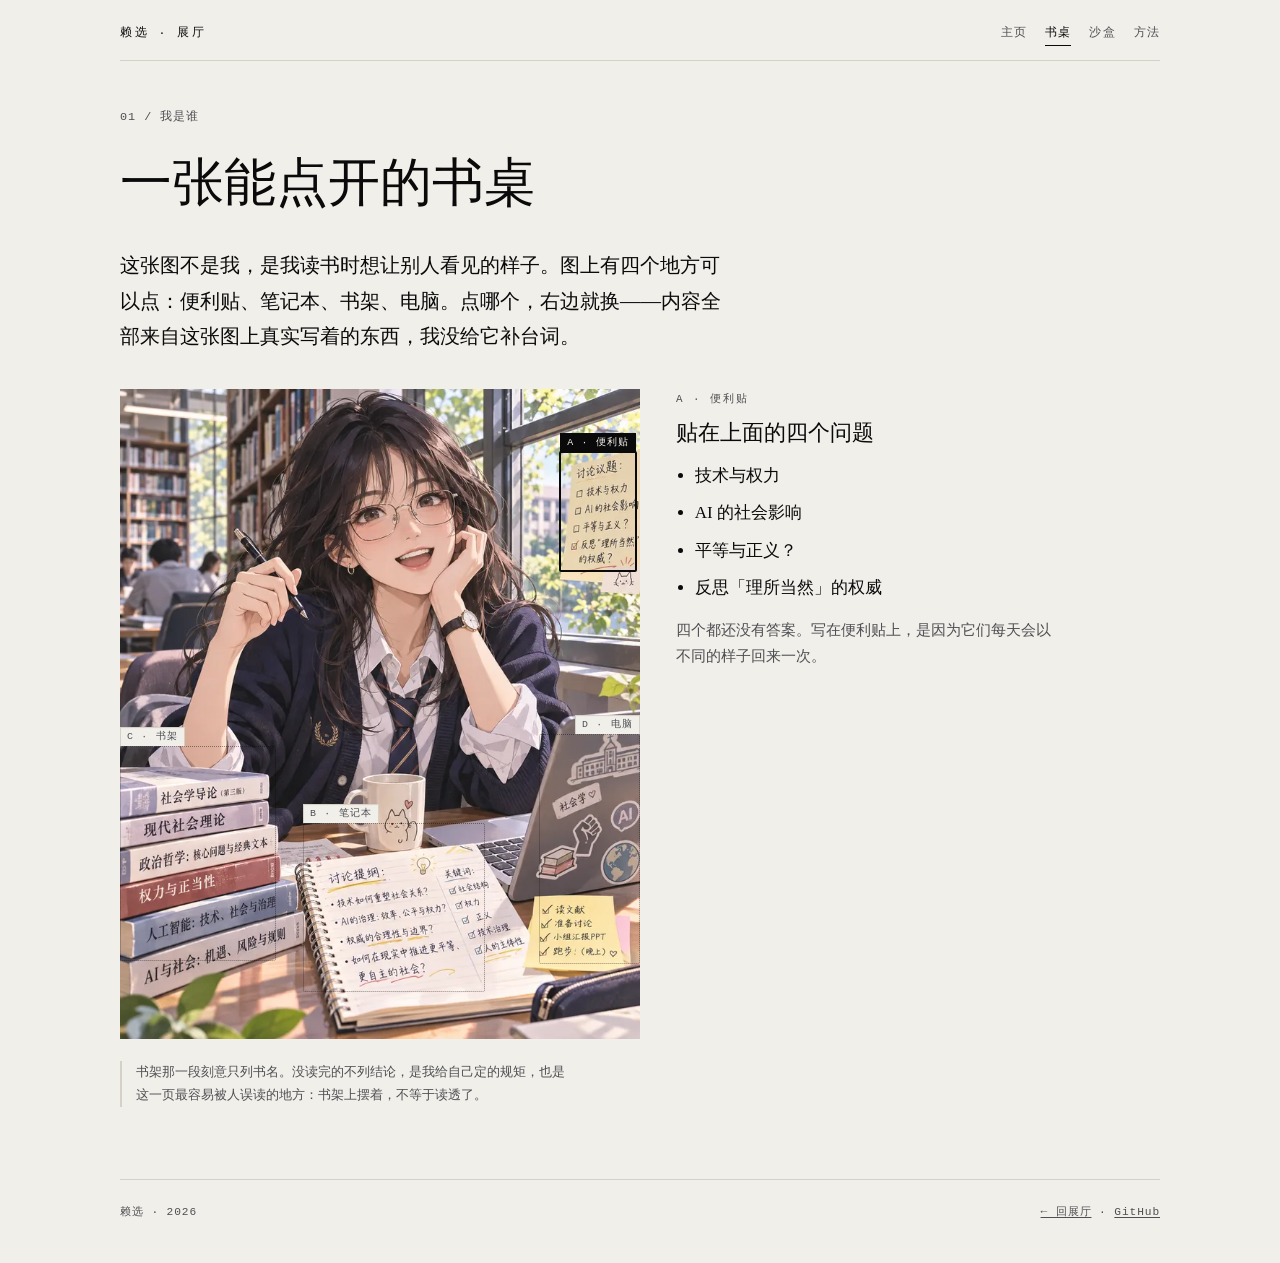
==== desk/index.html @ 60f8e9c2 "site: 展厅 v1 —— 书桌 / 评价装置沙盒 / 方法回路" ====
<!DOCTYPE html>
<html lang="zh-CN">
<head>
<meta charset="UTF-8">
<meta name="viewport" content="width=device-width, initial-scale=1.0">
<title>书桌 · 赖选</title>
<meta name="description" content="四个可点的地方：便利贴上是四个问题，笔记本上是在写的东西，书架上是在读的六本，电脑前是在用的工具。">
<link rel="stylesheet" href="../assets/tokens.css">
<link rel="stylesheet" href="../assets/site.css">
<style>
.desk {
  display: grid;
  grid-template-columns: minmax(0, 520px) minmax(0, 1fr);
  gap: 36px;
  align-items: start;
  margin-top: 34px;
}
@media (max-width: 900px) {
  .desk { grid-template-columns: 1fr; gap: 26px; }
}

.desk__stage { position: relative; line-height: 0; }
.desk__stage img { width: 100%; height: auto; display: block; }

.hot {
  position: absolute;
  background: transparent;
  border: 1px dotted rgba(10,10,11,.42);
  border-radius: 2px;
  cursor: pointer;
  padding: 0;
  font: inherit;
  transition: background .18s ease, border-color .18s ease;
}
.hot:hover { background: rgba(10,10,11,.06); border-color: rgba(10,10,11,.78); }
.hot[aria-pressed="true"] {
  border: 2px solid var(--ink);
  background: rgba(10,10,11,.045);
}
.hot__label {
  position: absolute;
  top: -1px; left: -1px;
  transform: translateY(-100%);
  font-family: var(--font-mono);
  font-size: .62rem;
  letter-spacing: .12em;
  line-height: 1.4;
  padding: 2px 6px;
  background: var(--paper);
  color: var(--ink-2);
  white-space: nowrap;
  border: 1px solid var(--rule);
  border-bottom: 0;
  transition: color .18s ease, background .18s ease;
}
.hot[aria-pressed="true"] .hot__label { background: var(--ink); color: var(--paper); border-color: var(--ink); }
/* 贴着右边缘的热点，标签往左长，免得跑出画外 */
.hot__label--end { left: auto; right: -1px; }

.desk__panel { min-height: 340px; }
@media (max-width: 900px) { .desk__panel { min-height: 0; } }
.desk__panel .p-k {
  font-family: var(--font-mono);
  font-size: .68rem;
  letter-spacing: .18em;
  color: var(--ink-2);
  text-transform: uppercase;
  display: block;
  margin-bottom: 8px;
}
.desk__panel h2 { font-size: 1.4rem; margin-bottom: .5em; }
.desk__panel ul { margin: 0 0 14px; padding: 0 0 0 1.1em; }
.desk__panel li { margin: 0 0 .35em; max-width: 26em; }
.desk__panel .p-b { font-size: .93rem; line-height: 1.75; color: var(--ink-2); max-width: 26em; margin: 0; }
.desk__panel .fadein { animation: swap .28s ease-out both; }
@keyframes swap { from { opacity: 0; transform: translateY(4px); } to { opacity: 1; transform: none; } }

.hint { font-family: var(--font-mono); font-size: .68rem; letter-spacing: .1em; color: var(--ink-2); margin-top: 12px; }
</style>
</head>
<body>
<a class="skip" href="#main">跳到正文</a>
<div class="wrap">
  <header class="site-head">
    <a class="brand" href="../">赖选 · 展厅</a>
    <nav>
      <a href="https://github.com/peishenglai3-hash">主页</a>
      <a href="../desk/" aria-current="page">书桌</a>
      <a href="../sandbox/">沙盒</a>
      <a href="../field/">方法</a>
    </nav>
  </header>

  <main id="main">
    <div class="section cap-hide" style="padding-top:38px">
      <span class="mono">01 / 我是谁</span>
      <h1 style="margin-top:.35em">一张能点开的书桌</h1>
      <p class="lede">这张图不是我，是我读书时想让别人看见的样子。图上有四个地方可以点：便利贴、笔记本、书架、电脑。点哪个，右边就换——内容全部来自这张图上真实写着的东西，我没给它补台词。</p>
    </div>

    <div class="desk">
      <div class="desk__stage" id="stage">
        <img src="../assets/desk.webp" width="720" height="900" alt="图书馆里的书桌：左侧一摞社会学与 AI 相关的书，中间摊开的笔记本写着讨论提纲，右侧是贴满贴纸的笔记本电脑，右上方贴着黄色便利贴，前面有一杯咖啡。">

        <button class="hot" data-key="notes" aria-pressed="false" aria-controls="panel"
                style="left:84.4%;top:9.5%;width:15.1%;height:18.6%">
          <span class="hot__label hot__label--end">A · 便利贴</span>
        </button>

        <button class="hot" data-key="books" aria-pressed="false" aria-controls="panel"
                style="left:0;top:54.9%;width:30%;height:33%">
          <span class="hot__label">C · 书架</span>
        </button>

        <button class="hot" data-key="notebook" aria-pressed="false" aria-controls="panel"
                style="left:35.2%;top:66.7%;width:35%;height:26%">
          <span class="hot__label">B · 笔记本</span>
        </button>

        <button class="hot" data-key="desk" aria-pressed="false" aria-controls="panel"
                style="left:80.6%;top:53%;width:19.4%;height:35.5%">
          <span class="hot__label hot__label--end">D · 电脑</span>
        </button>
      </div>

      <div class="desk__panel" id="panel" role="region" aria-live="polite" aria-atomic="true">
        <!-- 由脚本填充 -->
      </div>
    </div>

    <p class="note cap-hide">书架那一段刻意只列书名。没读完的不列结论，是我给自己定的规矩，也是这一页最容易被人误读的地方：书架上摆着，不等于读透了。</p>
  </main>

  <footer class="site-foot">
    <span>赖选 · 2026</span>
    <span><a href="../">← 回展厅</a> · <a href="https://github.com/peishenglai3-hash">GitHub</a></span>
  </footer>
</div>

<script>
(function () {
  const DATA = {
    notes: {
      k: 'A · 便利贴',
      title: '贴在上面的四个问题',
      items: ['技术与权力', 'AI 的社会影响', '平等与正义？', '反思「理所当然」的权威'],
      body: '四个都还没有答案。写在便利贴上，是因为它们每天会以不同的样子回来一次。',
    },
    notebook: {
      k: 'B · 笔记本',
      title: '讨论提纲：正在写的东西',
      items: ['技术如何重塑社会关系', 'AI 的治理：效率、公平与权力', '权威的合理性与边界', '如何在现实中推进更平等、更自主的社会'],
      body: '提纲的意思是：还没想完。它比结论诚实，也比结论难写。',
    },
    books: {
      k: 'C · 书架',
      title: '六本在读',
      items: ['社会学导论（第三版）', '现代社会理论', '政治哲学：核心问题与经典文本', '权力与正当性', '人工智能：技术、社会与治理', 'AI与社会：机遇、风险与规则'],
      body: '只列书名，不列读后感。摆在桌上的是正在用的，不是已经消化的。',
    },
    desk: {
      k: 'D · 电脑',
      title: '在这台机器上干活',
      items: ['DeepSeek Harness', 'Chrome', 'ffmpeg'],
      body: '研究、写作、把图做出来，都在这三件上。工具可以换；换不掉的是「这段结论能不能被别人复算一遍」。',
    },
  };
  const ORDER = ['notes', 'notebook', 'books', 'desk'];

  const panel = document.getElementById('panel');
  const hots = [...document.querySelectorAll('.hot')];
  let active = null;

  function paint(key) {
    const d = DATA[key];
    active = key;
    hots.forEach(b => b.setAttribute('aria-pressed', String(b.dataset.key === key)));
    panel.innerHTML =
      '<div class="fadein">' +
        '<span class="p-k">' + d.k + '</span>' +
        '<h2>' + d.title + '</h2>' +
        '<ul>' + d.items.map(t => '<li>' + t + '</li>').join('') + '</ul>' +
        '<p class="p-b">' + d.body + '</p>' +
      '</div>';
    panel.dataset.key = key;
  }

  hots.forEach(b => {
    b.addEventListener('click', () => paint(b.dataset.key));
  });

  // 窄屏点完自动滚到面板，不然点了没反应
  const narrow = window.matchMedia('(max-width: 900px)');
  hots.forEach(b => b.addEventListener('click', () => {
    if (narrow.matches) panel.scrollIntoView({ block: 'nearest', behavior: 'smooth' });
  }));

  paint('notes');

  // 抓帧用：render(t) 把页面推到确定状态；不调用时页面完全手动
  let raf = null;
  window.__apt = {
    keys: ORDER,
    render(t) {
      if (raf) { cancelAnimationFrame(raf); raf = null; }
      const i = Math.floor((t / 2100) % ORDER.length);
      if (ORDER[i] !== active) paint(ORDER[i]);
    },
    state: () => ({ active, panelHeight: panel.getBoundingClientRect().height }),
    stop() {},
  };
})();
</script>
</body>
</html>
---- assets/tokens.css ----
/* 墨水经典（ink-classic）—— 取值直接来自
   dsh-guizang-design/skills/guizang-page-skill/assets/themes.json
   paper #f1efea / ink #0a0a0b / accent #111111
   版式规则来自 references/design-rules.md（1200px 容器 / 80px 边距 /
   17px 正文 / 1.85 行高 / 36em 行长 / 最多 2 条粗线 / 每风格一个 accent）。
   本文件只新增两个派生量：--ink-2（次级文字）与 --rule（细线），
   两者都要过 WCAG AA，由 build/contrast.mjs 计算。 */

:root {
  --paper: #f1efea;
  --ink: #0a0a0b;
  --ink-2: #4f4f53;
  --rule: #d5d1c6;
  --accent: #111111;

  --font-serif: 'Noto Serif SC', 'Source Han Serif SC', 'Source Han Serif CN',
    'Songti SC', 'STSong', 'SimSun', Georgia, serif;
  --font-sans: 'Inter', -apple-system, BlinkMacSystemFont, 'Segoe UI',
    'PingFang SC', 'Hiragino Sans GB', 'Microsoft YaHei', 'Noto Sans SC',
    sans-serif;
  --font-mono: 'IBM Plex Mono', ui-monospace, SFMono-Regular, Consolas,
    'Courier New', monospace;

  --text-size: 1.0625rem;      /* 17px */
  --text-leading: 1.85;
  --measure: 36em;
  --gap-section: 64px;
  --container: 1200px;
  --pad: 80px;
  --radius: 3px;
}

* { box-sizing: border-box; }

html {
  background: var(--paper);
  color: var(--ink);
  -webkit-text-size-adjust: 100%;
}

body {
  margin: 0;
  font-family: var(--font-serif);
  font-size: var(--text-size);
  line-height: var(--text-leading);
  letter-spacing: 0;
  line-break: strict;
  overflow-wrap: break-word;
  text-rendering: optimizeLegibility;
}

.wrap {
  max-width: var(--container);
  margin: 0 auto;
  padding: 0 var(--pad);
}

@media (max-width: 1024px) {
  :root { --pad: 32px; }
}
@media (max-width: 640px) {
  :root { --pad: 20px; --text-size: 1rem; --gap-section: 44px; }
}

h1, h2, h3 {
  font-family: var(--font-serif);
  font-weight: 400;
  line-height: 1.4;
  letter-spacing: 0;
  margin: 0 0 .6em;
}
h1 { font-size: clamp(2rem, 5vw, 3.25rem); line-height: 1.3; }
h2 { font-size: clamp(1.35rem, 2.6vw, 1.75rem); }

p { margin: 0 0 1em; max-width: var(--measure); }
a { color: var(--ink); text-decoration-thickness: 1px; text-underline-offset: .18em; }
a:hover { text-decoration-thickness: 2px; }

.mono {
  font-family: var(--font-mono);
  font-size: .74rem;
  letter-spacing: .08em;
  text-transform: uppercase;
  color: var(--ink-2);
}

.rule { height: 1px; background: var(--rule); border: 0; margin: 0; }
.rule-thick { height: 2px; background: var(--ink); border: 0; margin: 0; }

.section { padding: var(--gap-section) 0 0; }
.muted { color: var(--ink-2); }
.small { font-size: .88rem; line-height: 1.7; }

/* 焦点可见性：键盘用户必须看得见 */
:focus-visible {
  outline: 2px solid var(--ink);
  outline-offset: 3px;
}

.skip {
  position: absolute;
  left: -9999px;
}
.skip:focus {
  left: 12px;
  top: 12px;
  z-index: 99;
  background: var(--paper);
  padding: 8px 12px;
  border: 1px solid var(--ink);
}

@media (prefers-reduced-motion: reduce) {
  *, *::before, *::after {
    animation-duration: .001ms !important;
    animation-iteration-count: 1 !important;
    transition-duration: .001ms !important;
  }
}

/* 抓帧模式：build/capture.mjs 会在 <html> 上打 data-capture，
   把站点外壳藏掉，只留 demo 本身，GIF 才不会带上页头或被切顶。 */
html[data-capture] .site-head,
html[data-capture] .site-foot,
html[data-capture] .cap-hide { display: none !important; }
html[data-capture] body { padding: 0; }
html[data-capture] .desk,
html[data-capture] .sbx { margin-top: 0 !important; }
---- assets/site.css ----
/* 展厅的站点外壳。设计 token 全部来自 tokens.css（墨水经典），
   这里只放导航、卡片、页脚这些"跨页面"的东西。 */

.site-head {
  display: flex;
  align-items: baseline;
  justify-content: space-between;
  gap: 16px;
  padding: 22px 0 14px;
  border-bottom: 1px solid var(--rule);
  flex-wrap: wrap;
}
.site-head a { text-decoration: none; }
.site-head .brand {
  font-family: var(--font-mono);
  font-size: .72rem;
  letter-spacing: .22em;
  text-transform: uppercase;
  color: var(--ink);
}
.site-head nav { display: flex; gap: 18px; flex-wrap: wrap; }
.site-head nav a {
  font-family: var(--font-mono);
  font-size: .72rem;
  letter-spacing: .1em;
  color: var(--ink-2);
  text-decoration: none;
  padding-bottom: 2px;
  border-bottom: 1px solid transparent;
}
.site-head nav a:hover,
.site-head nav a[aria-current="page"] { color: var(--ink); border-bottom-color: var(--ink); }

.hero-img { display: block; width: 100%; height: auto; margin: 28px 0 8px; }
.hero-img img { display: block; width: 100%; height: auto; }

.lede {
  font-size: clamp(1.05rem, 2.2vw, 1.28rem);
  line-height: 1.75;
  max-width: 30em;
  margin: 26px 0 0;
}

.cards {
  display: grid;
  grid-template-columns: repeat(3, 1fr);
  gap: 1px;
  background: var(--rule);
  border: 1px solid var(--rule);
  margin: 44px 0 0;
}
@media (max-width: 900px) { .cards { grid-template-columns: 1fr; } }
.card {
  background: var(--paper);
  padding: 26px 24px 30px;
  text-decoration: none;
  color: inherit;
  display: flex;
  flex-direction: column;
  gap: 10px;
  transition: background .18s ease;
  position: relative;
}
.card:hover, .card:focus-visible { background: #eae7df; }
.card .k {
  font-family: var(--font-mono);
  font-size: .68rem;
  letter-spacing: .18em;
  color: var(--ink-2);
  text-transform: uppercase;
}
.card h2 { font-size: 1.25rem; margin: 0; }
.card p { font-size: .92rem; line-height: 1.7; color: var(--ink-2); margin: 0; }
.card .go {
  margin-top: auto;
  padding-top: 14px;
  font-family: var(--font-mono);
  font-size: .7rem;
  letter-spacing: .12em;
  color: var(--ink);
}
.card .go::after { content: " →"; }

.site-foot {
  margin-top: 72px;
  padding: 22px 0 40px;
  border-top: 1px solid var(--rule);
  display: flex;
  justify-content: space-between;
  gap: 16px;
  flex-wrap: wrap;
  font-family: var(--font-mono);
  font-size: .7rem;
  letter-spacing: .08em;
  color: var(--ink-2);
}
.site-foot a { color: var(--ink-2); }

.note {
  font-size: .84rem;
  line-height: 1.7;
  color: var(--ink-2);
  border-left: 2px solid var(--rule);
  padding-left: 14px;
  max-width: 34em;
  margin: 22px 0 0;
}
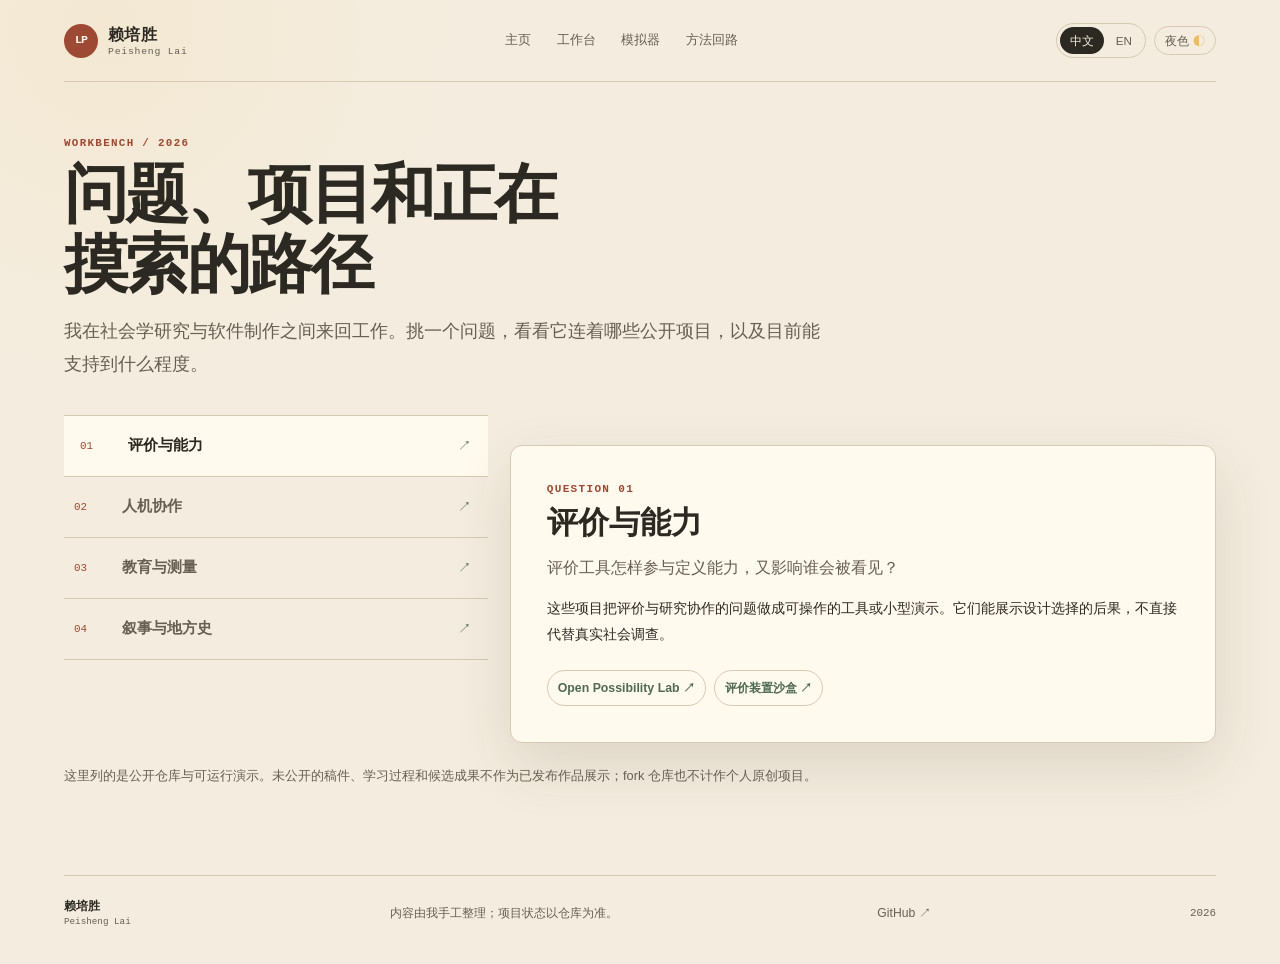
==== commit c3807478: "Rebuild personal homepage with bilingual project views" ====
--- a/desk/index.html
+++ b/desk/index.html
@@ -1,215 +1,50 @@
-<!DOCTYPE html>
-<html lang="zh-CN">
+<!doctype html>
+<html lang="zh-CN" data-title-zh="工作台 · 赖培胜" data-title-en="Workbench · Peisheng Lai" data-description-zh="赖培胜持续追问的问题，以及它们对应的公开项目。" data-description-en="Peisheng Lai's open questions and the public projects connected to them.">
 <head>
-<meta charset="UTF-8">
-<meta name="viewport" content="width=device-width, initial-scale=1.0">
-<title>书桌 · 赖选</title>
-<meta name="description" content="四个可点的地方：便利贴上是四个问题，笔记本上是在写的东西，书架上是在读的六本，电脑前是在用的工具。">
-<link rel="stylesheet" href="../assets/tokens.css">
-<link rel="stylesheet" href="../assets/site.css">
-<style>
-.desk {
-  display: grid;
-  grid-template-columns: minmax(0, 520px) minmax(0, 1fr);
-  gap: 36px;
-  align-items: start;
-  margin-top: 34px;
-}
-@media (max-width: 900px) {
-  .desk { grid-template-columns: 1fr; gap: 26px; }
-}
-
-.desk__stage { position: relative; line-height: 0; }
-.desk__stage img { width: 100%; height: auto; display: block; }
-
-.hot {
-  position: absolute;
-  background: transparent;
-  border: 1px dotted rgba(10,10,11,.42);
-  border-radius: 2px;
-  cursor: pointer;
-  padding: 0;
-  font: inherit;
-  transition: background .18s ease, border-color .18s ease;
-}
-.hot:hover { background: rgba(10,10,11,.06); border-color: rgba(10,10,11,.78); }
-.hot[aria-pressed="true"] {
-  border: 2px solid var(--ink);
-  background: rgba(10,10,11,.045);
-}
-.hot__label {
-  position: absolute;
-  top: -1px; left: -1px;
-  transform: translateY(-100%);
-  font-family: var(--font-mono);
-  font-size: .62rem;
-  letter-spacing: .12em;
-  line-height: 1.4;
-  padding: 2px 6px;
-  background: var(--paper);
-  color: var(--ink-2);
-  white-space: nowrap;
-  border: 1px solid var(--rule);
-  border-bottom: 0;
-  transition: color .18s ease, background .18s ease;
-}
-.hot[aria-pressed="true"] .hot__label { background: var(--ink); color: var(--paper); border-color: var(--ink); }
-/* 贴着右边缘的热点，标签往左长，免得跑出画外 */
-.hot__label--end { left: auto; right: -1px; }
-
-.desk__panel { min-height: 340px; }
-@media (max-width: 900px) { .desk__panel { min-height: 0; } }
-.desk__panel .p-k {
-  font-family: var(--font-mono);
-  font-size: .68rem;
-  letter-spacing: .18em;
-  color: var(--ink-2);
-  text-transform: uppercase;
-  display: block;
-  margin-bottom: 8px;
-}
-.desk__panel h2 { font-size: 1.4rem; margin-bottom: .5em; }
-.desk__panel ul { margin: 0 0 14px; padding: 0 0 0 1.1em; }
-.desk__panel li { margin: 0 0 .35em; max-width: 26em; }
-.desk__panel .p-b { font-size: .93rem; line-height: 1.75; color: var(--ink-2); max-width: 26em; margin: 0; }
-.desk__panel .fadein { animation: swap .28s ease-out both; }
-@keyframes swap { from { opacity: 0; transform: translateY(4px); } to { opacity: 1; transform: none; } }
-
-.hint { font-family: var(--font-mono); font-size: .68rem; letter-spacing: .1em; color: var(--ink-2); margin-top: 12px; }
-</style>
+  <meta charset="utf-8"><meta name="viewport" content="width=device-width, initial-scale=1">
+  <meta name="description" content="赖培胜持续追问的问题，以及它们对应的公开项目。">
+  <meta name="color-scheme" content="light dark"><title>工作台 · 赖培胜</title>
+  <link rel="stylesheet" href="../assets/tokens.css"><link rel="stylesheet" href="../assets/site.css"><link rel="stylesheet" href="../assets/tools.css">
+  <script defer src="../assets/site.js"></script><script defer src="../assets/desk.js"></script>
 </head>
 <body>
-<a class="skip" href="#main">跳到正文</a>
-<div class="wrap">
+<a class="skip-link" href="#main"><span data-copy-lang="zh">跳到正文</span><span data-copy-lang="en" hidden>Skip to content</span></a>
+<div class="site-shell">
   <header class="site-head">
-    <a class="brand" href="../">赖选 · 展厅</a>
-    <nav>
-      <a href="https://github.com/peishenglai3-hash">主页</a>
-      <a href="../desk/" aria-current="page">书桌</a>
-      <a href="../sandbox/">沙盒</a>
-      <a href="../field/">方法</a>
+    <a class="brand" href="../" aria-label="赖培胜 · Peisheng Lai"><span class="brand__mark" aria-hidden="true">LP</span><span class="brand__name">赖培胜 <small>Peisheng Lai</small></span></a>
+    <nav class="main-nav" aria-label="主要导航" data-aria-zh="主要导航" data-aria-en="Primary navigation">
+      <a href="../"><span data-copy-lang="zh">主页</span><span data-copy-lang="en" hidden>Home</span></a>
+      <a href="./" aria-current="page"><span data-copy-lang="zh">工作台</span><span data-copy-lang="en" hidden>Workbench</span></a>
+      <a href="../sandbox/"><span data-copy-lang="zh">模拟器</span><span data-copy-lang="en" hidden>Sandbox</span></a>
+      <a href="../field/"><span data-copy-lang="zh">方法回路</span><span data-copy-lang="en" hidden>Method loop</span></a>
     </nav>
+    <div class="head-controls">
+      <div class="language-switch" role="group" aria-label="语言 / Language" data-aria-zh="语言" data-aria-en="Language"><button type="button" data-language="zh" aria-pressed="true">中文</button><button type="button" data-language="en" aria-pressed="false">EN</button></div>
+      <button class="theme-switch" type="button" data-theme-toggle><span data-copy-lang="zh">夜色</span><span data-copy-lang="en" hidden>Night</span><span class="theme-switch__icon" aria-hidden="true">◐</span></button>
+    </div>
   </header>
-
-  <main id="main">
-    <div class="section cap-hide" style="padding-top:38px">
-      <span class="mono">01 / 我是谁</span>
-      <h1 style="margin-top:.35em">一张能点开的书桌</h1>
-      <p class="lede">这张图不是我，是我读书时想让别人看见的样子。图上有四个地方可以点：便利贴、笔记本、书架、电脑。点哪个，右边就换——内容全部来自这张图上真实写着的东西，我没给它补台词。</p>
+  <main id="main" class="subpage">
+    <p class="subpage-kicker">WORKBENCH / 2026</p>
+    <h1><span data-copy-lang="zh">问题、项目和正在摸索的路径</span><span data-copy-lang="en" hidden>Questions, projects, and paths in progress</span></h1>
+    <p class="subpage-lede"><span data-copy-lang="zh">我在社会学研究与软件制作之间来回工作。挑一个问题，看看它连着哪些公开项目，以及目前能支持到什么程度。</span><span data-copy-lang="en" hidden>I move between sociological research and software making. Choose a question to see the public projects connected to it and what their current evidence supports.</span></p>
+    <div class="topic-grid">
+      <div class="topic-tabs" role="group" aria-label="持续追问" data-aria-zh="持续追问" data-aria-en="Open questions">
+        <button type="button" data-topic="evaluation" aria-pressed="true"><span class="tab-number">01</span><span class="tab-name"><span data-copy-lang="zh">评价与能力</span><span data-copy-lang="en" hidden>Evaluation & ability</span></span><span class="tab-arrow">↗</span></button>
+        <button type="button" data-topic="collaboration" aria-pressed="false"><span class="tab-number">02</span><span class="tab-name"><span data-copy-lang="zh">人机协作</span><span data-copy-lang="en" hidden>Human–AI work</span></span><span class="tab-arrow">↗</span></button>
+        <button type="button" data-topic="education" aria-pressed="false"><span class="tab-number">03</span><span class="tab-name"><span data-copy-lang="zh">教育与测量</span><span data-copy-lang="en" hidden>Education & measurement</span></span><span class="tab-arrow">↗</span></button>
+        <button type="button" data-topic="narrative" aria-pressed="false"><span class="tab-number">04</span><span class="tab-name"><span data-copy-lang="zh">叙事与地方史</span><span data-copy-lang="en" hidden>Narrative & local history</span></span><span class="tab-arrow">↗</span></button>
+      </div>
+      <article class="topic-detail panel" id="topic-detail" aria-live="polite" aria-atomic="true">
+        <p class="eyebrow" id="topic-kicker">QUESTION 01</p>
+        <h2 id="topic-title">评价与能力</h2>
+        <p class="topic-detail__question" id="topic-question">评价工具怎样参与定义能力，又影响谁会被看见？</p>
+        <p class="topic-detail__text" id="topic-text">这里的项目把问题做成可操作的研究工具或小型演示；它们说明设计选择会带来什么变化，不直接代替真实社会调查。</p>
+        <ul class="topic-links" id="topic-links"></ul>
+      </article>
     </div>
-
-    <div class="desk">
-      <div class="desk__stage" id="stage">
-        <img src="../assets/desk.webp" width="720" height="900" alt="图书馆里的书桌：左侧一摞社会学与 AI 相关的书，中间摊开的笔记本写着讨论提纲，右侧是贴满贴纸的笔记本电脑，右上方贴着黄色便利贴，前面有一杯咖啡。">
-
-        <button class="hot" data-key="notes" aria-pressed="false" aria-controls="panel"
-                style="left:84.4%;top:9.5%;width:15.1%;height:18.6%">
-          <span class="hot__label hot__label--end">A · 便利贴</span>
-        </button>
-
-        <button class="hot" data-key="books" aria-pressed="false" aria-controls="panel"
-                style="left:0;top:54.9%;width:30%;height:33%">
-          <span class="hot__label">C · 书架</span>
-        </button>
-
-        <button class="hot" data-key="notebook" aria-pressed="false" aria-controls="panel"
-                style="left:35.2%;top:66.7%;width:35%;height:26%">
-          <span class="hot__label">B · 笔记本</span>
-        </button>
-
-        <button class="hot" data-key="desk" aria-pressed="false" aria-controls="panel"
-                style="left:80.6%;top:53%;width:19.4%;height:35.5%">
-          <span class="hot__label hot__label--end">D · 电脑</span>
-        </button>
-      </div>
-
-      <div class="desk__panel" id="panel" role="region" aria-live="polite" aria-atomic="true">
-        <!-- 由脚本填充 -->
-      </div>
-    </div>
-
-    <p class="note cap-hide">书架那一段刻意只列书名。没读完的不列结论，是我给自己定的规矩，也是这一页最容易被人误读的地方：书架上摆着，不等于读透了。</p>
+    <p class="workbench-note"><span data-copy-lang="zh">这里列的是公开仓库与可运行演示。未公开的稿件、学习过程和候选成果不作为已发布作品展示；fork 仓库也不计作个人原创项目。</span><span data-copy-lang="en" hidden>This page points to public repositories and runnable demonstrations. Unpublished drafts and candidate work are not presented as released work; forked repositories are not listed as original projects.</span></p>
   </main>
-
-  <footer class="site-foot">
-    <span>赖选 · 2026</span>
-    <span><a href="../">← 回展厅</a> · <a href="https://github.com/peishenglai3-hash">GitHub</a></span>
-  </footer>
+  <footer class="site-foot"><a class="footer-name" href="../">赖培胜 <span>Peisheng Lai</span></a><p><span data-copy-lang="zh">内容由我手工整理；项目状态以仓库为准。</span><span data-copy-lang="en" hidden>Curated by me; project status follows the repositories.</span></p><a href="https://github.com/peishenglai3-hash">GitHub ↗</a><span class="foot-year">2026</span></footer>
 </div>
-
-<script>
-(function () {
-  const DATA = {
-    notes: {
-      k: 'A · 便利贴',
-      title: '贴在上面的四个问题',
-      items: ['技术与权力', 'AI 的社会影响', '平等与正义？', '反思「理所当然」的权威'],
-      body: '四个都还没有答案。写在便利贴上，是因为它们每天会以不同的样子回来一次。',
-    },
-    notebook: {
-      k: 'B · 笔记本',
-      title: '讨论提纲：正在写的东西',
-      items: ['技术如何重塑社会关系', 'AI 的治理：效率、公平与权力', '权威的合理性与边界', '如何在现实中推进更平等、更自主的社会'],
-      body: '提纲的意思是：还没想完。它比结论诚实，也比结论难写。',
-    },
-    books: {
-      k: 'C · 书架',
-      title: '六本在读',
-      items: ['社会学导论（第三版）', '现代社会理论', '政治哲学：核心问题与经典文本', '权力与正当性', '人工智能：技术、社会与治理', 'AI与社会：机遇、风险与规则'],
-      body: '只列书名，不列读后感。摆在桌上的是正在用的，不是已经消化的。',
-    },
-    desk: {
-      k: 'D · 电脑',
-      title: '在这台机器上干活',
-      items: ['DeepSeek Harness', 'Chrome', 'ffmpeg'],
-      body: '研究、写作、把图做出来，都在这三件上。工具可以换；换不掉的是「这段结论能不能被别人复算一遍」。',
-    },
-  };
-  const ORDER = ['notes', 'notebook', 'books', 'desk'];
-
-  const panel = document.getElementById('panel');
-  const hots = [...document.querySelectorAll('.hot')];
-  let active = null;
-
-  function paint(key) {
-    const d = DATA[key];
-    active = key;
-    hots.forEach(b => b.setAttribute('aria-pressed', String(b.dataset.key === key)));
-    panel.innerHTML =
-      '<div class="fadein">' +
-        '<span class="p-k">' + d.k + '</span>' +
-        '<h2>' + d.title + '</h2>' +
-        '<ul>' + d.items.map(t => '<li>' + t + '</li>').join('') + '</ul>' +
-        '<p class="p-b">' + d.body + '</p>' +
-      '</div>';
-    panel.dataset.key = key;
-  }
-
-  hots.forEach(b => {
-    b.addEventListener('click', () => paint(b.dataset.key));
-  });
-
-  // 窄屏点完自动滚到面板，不然点了没反应
-  const narrow = window.matchMedia('(max-width: 900px)');
-  hots.forEach(b => b.addEventListener('click', () => {
-    if (narrow.matches) panel.scrollIntoView({ block: 'nearest', behavior: 'smooth' });
-  }));
-
-  paint('notes');
-
-  // 抓帧用：render(t) 把页面推到确定状态；不调用时页面完全手动
-  let raf = null;
-  window.__apt = {
-    keys: ORDER,
-    render(t) {
-      if (raf) { cancelAnimationFrame(raf); raf = null; }
-      const i = Math.floor((t / 2100) % ORDER.length);
-      if (ORDER[i] !== active) paint(ORDER[i]);
-    },
-    state: () => ({ active, panelHeight: panel.getBoundingClientRect().height }),
-    stop() {},
-  };
-})();
-</script>
 </body>
 </html>
--- a/assets/tokens.css
+++ b/assets/tokens.css
@@ -1,128 +1,39 @@
-/* 墨水经典（ink-classic）—— 取值直接来自
-   dsh-guizang-design/skills/guizang-page-skill/assets/themes.json
-   paper #f1efea / ink #0a0a0b / accent #111111
-   版式规则来自 references/design-rules.md（1200px 容器 / 80px 边距 /
-   17px 正文 / 1.85 行高 / 36em 行长 / 最多 2 条粗线 / 每风格一个 accent）。
-   本文件只新增两个派生量：--ink-2（次级文字）与 --rule（细线），
-   两者都要过 WCAG AA，由 build/contrast.mjs 计算。 */
-
 :root {
-  --paper: #f1efea;
-  --ink: #0a0a0b;
-  --ink-2: #4f4f53;
-  --rule: #d5d1c6;
-  --accent: #111111;
-
-  --font-serif: 'Noto Serif SC', 'Source Han Serif SC', 'Source Han Serif CN',
-    'Songti SC', 'STSong', 'SimSun', Georgia, serif;
-  --font-sans: 'Inter', -apple-system, BlinkMacSystemFont, 'Segoe UI',
-    'PingFang SC', 'Hiragino Sans GB', 'Microsoft YaHei', 'Noto Sans SC',
-    sans-serif;
-  --font-mono: 'IBM Plex Mono', ui-monospace, SFMono-Regular, Consolas,
-    'Courier New', monospace;
-
-  --text-size: 1.0625rem;      /* 17px */
-  --text-leading: 1.85;
-  --measure: 36em;
-  --gap-section: 64px;
-  --container: 1200px;
-  --pad: 80px;
-  --radius: 3px;
+  color-scheme: light;
+  --paper: #f4eddf;
+  --paper-raised: #fff9ee;
+  --ink: #2c2922;
+  --ink-muted: #675f52;
+  --line: #d7c9b2;
+  --line-strong: #b6a489;
+  --accent: #9e4933;
+  --accent-soft: #edd4c5;
+  --leaf: #506b51;
+  --leaf-soft: #dce4d1;
+  --sun: #efbc63;
+  --wood: #95603e;
+  --shadow: 0 22px 60px rgba(61, 43, 23, .12);
+  --serif: "Noto Serif SC", "Source Han Serif SC", "Songti SC", "STSong", Georgia, serif;
+  --sans: "Inter", -apple-system, BlinkMacSystemFont, "Segoe UI", "PingFang SC", "Microsoft YaHei", "Noto Sans SC", sans-serif;
+  --mono: "IBM Plex Mono", ui-monospace, SFMono-Regular, Consolas, monospace;
+  --measure: 72rem;
+  --radius-sm: 4px;
+  --radius-md: 12px;
+  --radius-lg: 22px;
 }
-
-* { box-sizing: border-box; }
-
-html {
-  background: var(--paper);
-  color: var(--ink);
-  -webkit-text-size-adjust: 100%;
+:root[data-theme="night"] {
+  color-scheme: dark;
+  --paper: #20251f;
+  --paper-raised: #292e27;
+  --ink: #f2eadb;
+  --ink-muted: #c2b8a5;
+  --line: #4a4d41;
+  --line-strong: #6e705f;
+  --accent: #e28b68;
+  --accent-soft: #49352d;
+  --leaf: #a3b88c;
+  --leaf-soft: #374232;
+  --sun: #f1c875;
+  --wood: #9c704f;
+  --shadow: 0 22px 60px rgba(0, 0, 0, .26);
 }
-
-body {
-  margin: 0;
-  font-family: var(--font-serif);
-  font-size: var(--text-size);
-  line-height: var(--text-leading);
-  letter-spacing: 0;
-  line-break: strict;
-  overflow-wrap: break-word;
-  text-rendering: optimizeLegibility;
-}
-
-.wrap {
-  max-width: var(--container);
-  margin: 0 auto;
-  padding: 0 var(--pad);
-}
-
-@media (max-width: 1024px) {
-  :root { --pad: 32px; }
-}
-@media (max-width: 640px) {
-  :root { --pad: 20px; --text-size: 1rem; --gap-section: 44px; }
-}
-
-h1, h2, h3 {
-  font-family: var(--font-serif);
-  font-weight: 400;
-  line-height: 1.4;
-  letter-spacing: 0;
-  margin: 0 0 .6em;
-}
-h1 { font-size: clamp(2rem, 5vw, 3.25rem); line-height: 1.3; }
-h2 { font-size: clamp(1.35rem, 2.6vw, 1.75rem); }
-
-p { margin: 0 0 1em; max-width: var(--measure); }
-a { color: var(--ink); text-decoration-thickness: 1px; text-underline-offset: .18em; }
-a:hover { text-decoration-thickness: 2px; }
-
-.mono {
-  font-family: var(--font-mono);
-  font-size: .74rem;
-  letter-spacing: .08em;
-  text-transform: uppercase;
-  color: var(--ink-2);
-}
-
-.rule { height: 1px; background: var(--rule); border: 0; margin: 0; }
-.rule-thick { height: 2px; background: var(--ink); border: 0; margin: 0; }
-
-.section { padding: var(--gap-section) 0 0; }
-.muted { color: var(--ink-2); }
-.small { font-size: .88rem; line-height: 1.7; }
-
-/* 焦点可见性：键盘用户必须看得见 */
-:focus-visible {
-  outline: 2px solid var(--ink);
-  outline-offset: 3px;
-}
-
-.skip {
-  position: absolute;
-  left: -9999px;
-}
-.skip:focus {
-  left: 12px;
-  top: 12px;
-  z-index: 99;
-  background: var(--paper);
-  padding: 8px 12px;
-  border: 1px solid var(--ink);
-}
-
-@media (prefers-reduced-motion: reduce) {
-  *, *::before, *::after {
-    animation-duration: .001ms !important;
-    animation-iteration-count: 1 !important;
-    transition-duration: .001ms !important;
-  }
-}
-
-/* 抓帧模式：build/capture.mjs 会在 <html> 上打 data-capture，
-   把站点外壳藏掉，只留 demo 本身，GIF 才不会带上页头或被切顶。 */
-html[data-capture] .site-head,
-html[data-capture] .site-foot,
-html[data-capture] .cap-hide { display: none !important; }
-html[data-capture] body { padding: 0; }
-html[data-capture] .desk,
-html[data-capture] .sbx { margin-top: 0 !important; }
--- a/assets/site.css
+++ b/assets/site.css
@@ -1,107 +1,126 @@
-/* 展厅的站点外壳。设计 token 全部来自 tokens.css（墨水经典），
-   这里只放导航、卡片、页脚这些"跨页面"的东西。 */
-
+* { box-sizing: border-box; }
+html { scroll-behavior: smooth; scroll-padding-top: 88px; }
+body {
+  margin: 0;
+  min-width: 320px;
+  background:
+    radial-gradient(circle at 8% 3%, rgba(239,188,99,.10), transparent 22rem),
+    var(--paper);
+  color: var(--ink);
+  font-family: var(--sans);
+  font-size: 16px;
+  line-height: 1.65;
+  transition: background-color .25s ease, color .25s ease;
+}
+body, button, input { font-family: var(--sans); }
+a { color: inherit; }
+button { color: inherit; }
+[hidden] { display: none !important; }
+::selection { background: var(--accent-soft); color: var(--ink); }
+:focus-visible { outline: 3px solid var(--leaf); outline-offset: 4px; }
+.skip-link {
+  position: fixed; z-index: 100; left: 12px; top: 12px;
+  transform: translateY(-180%); padding: 9px 13px;
+  background: var(--ink); color: var(--paper); border-radius: var(--radius-sm);
+}
+.skip-link:focus { transform: none; }
+.site-shell { width: min(var(--measure), calc(100% - 48px)); margin: 0 auto; }
 .site-head {
-  display: flex;
-  align-items: baseline;
-  justify-content: space-between;
-  gap: 16px;
-  padding: 22px 0 14px;
-  border-bottom: 1px solid var(--rule);
-  flex-wrap: wrap;
+  position: relative; z-index: 5;
+  min-height: 82px; display: flex; align-items: center;
+  justify-content: space-between; gap: 18px;
+  border-bottom: 1px solid var(--line);
 }
-.site-head a { text-decoration: none; }
-.site-head .brand {
-  font-family: var(--font-mono);
-  font-size: .72rem;
-  letter-spacing: .22em;
-  text-transform: uppercase;
-  color: var(--ink);
+.brand {
+  display: inline-flex; align-items: center; gap: 10px;
+  text-decoration: none; white-space: nowrap;
 }
-.site-head nav { display: flex; gap: 18px; flex-wrap: wrap; }
-.site-head nav a {
-  font-family: var(--font-mono);
-  font-size: .72rem;
-  letter-spacing: .1em;
-  color: var(--ink-2);
-  text-decoration: none;
-  padding-bottom: 2px;
-  border-bottom: 1px solid transparent;
+.brand__mark {
+  width: 34px; height: 34px; display: grid; place-items: center;
+  background: var(--accent); color: #fff8ed; border-radius: 50%;
+  font: 700 .73rem/1 var(--mono); letter-spacing: -.08em;
 }
-.site-head nav a:hover,
-.site-head nav a[aria-current="page"] { color: var(--ink); border-bottom-color: var(--ink); }
-
-.hero-img { display: block; width: 100%; height: auto; margin: 28px 0 8px; }
-.hero-img img { display: block; width: 100%; height: auto; }
-
-.lede {
-  font-size: clamp(1.05rem, 2.2vw, 1.28rem);
-  line-height: 1.75;
-  max-width: 30em;
-  margin: 26px 0 0;
+.brand__name { font-family: var(--serif); font-weight: 650; letter-spacing: .03em; }
+.brand__name small { display: block; margin-top: -3px; color: var(--ink-muted); font: 500 .61rem/1.4 var(--mono); letter-spacing: .08em; }
+.main-nav { display: flex; align-items: center; justify-content: center; gap: clamp(10px, 2vw, 26px); }
+.main-nav a {
+  color: var(--ink-muted); text-decoration: none; font-size: .82rem;
+  padding: 10px 0; border-bottom: 1px solid transparent; transition: color .18s, border-color .18s;
 }
-
-.cards {
-  display: grid;
-  grid-template-columns: repeat(3, 1fr);
-  gap: 1px;
-  background: var(--rule);
-  border: 1px solid var(--rule);
-  margin: 44px 0 0;
+.main-nav a:hover { color: var(--accent); border-color: var(--accent); }
+.head-controls { display: flex; align-items: center; gap: 8px; }
+.language-switch { display: inline-flex; padding: 3px; gap: 2px; border: 1px solid var(--line); border-radius: 999px; }
+.language-switch button, .theme-switch {
+  border: 0; background: transparent; cursor: pointer;
+  font-size: .73rem; line-height: 1; padding: 8px 10px; border-radius: 999px;
 }
-@media (max-width: 900px) { .cards { grid-template-columns: 1fr; } }
-.card {
-  background: var(--paper);
-  padding: 26px 24px 30px;
-  text-decoration: none;
-  color: inherit;
-  display: flex;
-  flex-direction: column;
-  gap: 10px;
-  transition: background .18s ease;
-  position: relative;
+.language-switch button { color: var(--ink-muted); }
+.language-switch button[aria-pressed="true"] { color: var(--paper); background: var(--ink); }
+.theme-switch { border: 1px solid var(--line); color: var(--ink-muted); }
+.theme-switch:hover { color: var(--accent); border-color: var(--accent); }
+.theme-switch__icon { margin-left: 4px; color: var(--sun); }
+.eyebrow {
+  margin: 0; color: var(--accent); font: 600 .69rem/1.4 var(--mono);
+  letter-spacing: .12em; text-transform: uppercase;
 }
-.card:hover, .card:focus-visible { background: #eae7df; }
-.card .k {
-  font-family: var(--font-mono);
-  font-size: .68rem;
-  letter-spacing: .18em;
-  color: var(--ink-2);
-  text-transform: uppercase;
+.button {
+  display: inline-flex; align-items: center; gap: 12px;
+  min-height: 45px; padding: 10px 17px; border-radius: 999px;
+  text-decoration: none; font-size: .85rem; font-weight: 600;
+  transition: transform .18s ease, background-color .18s ease, color .18s ease;
 }
-.card h2 { font-size: 1.25rem; margin: 0; }
-.card p { font-size: .92rem; line-height: 1.7; color: var(--ink-2); margin: 0; }
-.card .go {
-  margin-top: auto;
-  padding-top: 14px;
-  font-family: var(--font-mono);
-  font-size: .7rem;
-  letter-spacing: .12em;
-  color: var(--ink);
+.button:hover { transform: translateY(-2px); }
+.button--primary { background: var(--accent); color: #fff9ee; box-shadow: 0 8px 18px rgba(117, 57, 39, .15); }
+.button--primary:hover { background: #823b2b; }
+.text-link { display: inline-flex; align-items: center; gap: 8px; color: var(--leaf); font-size: .86rem; font-weight: 650; text-decoration-thickness: 1px; text-underline-offset: 4px; }
+.text-link:hover { color: var(--accent); }
+.section-heading { display: flex; align-items: end; justify-content: space-between; gap: 24px; margin-bottom: 26px; }
+.section-heading h2 { margin: 7px 0 0; font: 600 clamp(1.45rem, 2.6vw, 2.1rem)/1.25 var(--serif); letter-spacing: -.025em; }
+.section-aside { margin: 0 0 4px; color: var(--ink-muted); font-size: .78rem; }
+.site-foot {
+  display: flex; align-items: center; justify-content: space-between; flex-wrap: wrap;
+  gap: 12px 24px; margin-top: 88px; padding: 20px 0 34px;
+  border-top: 1px solid var(--line); color: var(--ink-muted); font-size: .76rem;
 }
-.card .go::after { content: " →"; }
-
-.site-foot {
-  margin-top: 72px;
-  padding: 22px 0 40px;
-  border-top: 1px solid var(--rule);
-  display: flex;
-  justify-content: space-between;
-  gap: 16px;
-  flex-wrap: wrap;
-  font-family: var(--font-mono);
-  font-size: .7rem;
-  letter-spacing: .08em;
-  color: var(--ink-2);
+.site-foot p { margin: 0; }
+.site-foot a { color: inherit; text-decoration: none; }
+.site-foot a:hover { color: var(--accent); }
+.footer-name { font-family: var(--serif); font-weight: 650; color: var(--ink) !important; }
+.footer-name span { display: block; font: 500 .58rem/1.4 var(--mono); color: var(--ink-muted); }
+.foot-year { font: .68rem var(--mono); }
+.subpage { padding-top: 44px; }
+.subpage h1 { max-width: 17ch; margin: 9px 0 14px; font: 600 clamp(2.2rem, 5vw, 4rem)/1.1 var(--serif); letter-spacing: -.04em; }
+.subpage .lede { max-width: 48rem; margin: 0; color: var(--ink-muted); font-size: clamp(1rem, 1.8vw, 1.17rem); line-height: 1.8; }
+.panel {
+  margin-top: 30px; padding: clamp(20px, 4vw, 36px);
+  border: 1px solid var(--line); border-radius: var(--radius-md);
+  background: var(--paper-raised); box-shadow: var(--shadow);
 }
-.site-foot a { color: var(--ink-2); }
-
-.note {
-  font-size: .84rem;
-  line-height: 1.7;
-  color: var(--ink-2);
-  border-left: 2px solid var(--rule);
-  padding-left: 14px;
-  max-width: 34em;
-  margin: 22px 0 0;
+.note-box {
+  padding: 14px 17px; border-left: 3px solid var(--leaf);
+  background: var(--leaf-soft); color: var(--ink); font-size: .9rem;
 }
+.muted { color: var(--ink-muted); }
+.inline-link { color: var(--leaf); font-weight: 650; text-underline-offset: 3px; }
+.small-meta { color: var(--ink-muted); font: .68rem/1.5 var(--mono); letter-spacing: .04em; }
+@media (max-width: 850px) {
+  .site-head { align-items: center; flex-wrap: wrap; padding: 14px 0; }
+  .main-nav { order: 3; width: 100%; justify-content: flex-start; overflow-x: auto; }
+}
+@media (max-width: 560px) {
+  .site-shell { width: min(100% - 28px, var(--measure)); }
+  .brand__mark { width: 31px; height: 31px; }
+  .site-head { display: grid; grid-template-columns: minmax(0,1fr) auto; gap: 8px 12px; }
+  .brand { grid-column: 1; grid-row: 1; min-width: 0; }
+  .head-controls { grid-column: 2; grid-row: 1; gap: 5px; }
+  .main-nav { grid-column: 1 / -1; grid-row: 2; order: initial; width: 100%; gap: 18px; margin-top: 2px; }
+  .main-nav a { white-space: nowrap; font-size: .77rem; }
+  .theme-switch { display: none; }
+  .language-switch button { padding: 8px 9px; }
+  .site-foot { align-items: flex-start; flex-direction: column; margin-top: 60px; }
+  .foot-year { align-self: flex-end; margin-top: -25px; }
+}
+@media (prefers-reduced-motion: reduce) {
+  html { scroll-behavior: auto; }
+  *, *::before, *::after { animation-duration: .01ms !important; animation-iteration-count: 1 !important; transition-duration: .01ms !important; }
+}
--- a/assets/tools.css
+++ b/assets/tools.css
@@ -0,0 +1,79 @@
+.subpage-top { display: flex; align-items: center; justify-content: space-between; gap: 18px; }
+.subpage-kicker { color: var(--accent); font: 600 .68rem var(--mono); letter-spacing: .12em; }
+.subpage-top h1 { margin: 8px 0 14px; font: 650 clamp(2.2rem, 5.5vw, 4rem)/1.12 var(--serif); letter-spacing: -.045em; }
+.subpage-lede { max-width: 48rem; margin: 0; color: var(--ink-muted); font-size: clamp(1rem, 1.7vw, 1.12rem); line-height: 1.85; }
+.topic-grid { display: grid; grid-template-columns: minmax(250px, .75fr) minmax(0, 1.25fr); gap: 22px; align-items: stretch; margin-top: 34px; }
+.topic-tabs { display: flex; flex-direction: column; border-top: 1px solid var(--line); }
+.topic-tabs button {
+  display: grid; grid-template-columns: 38px 1fr 20px; align-items: center; gap: 10px;
+  min-height: 61px; padding: 12px 10px; border: 0; border-bottom: 1px solid var(--line);
+  background: transparent; color: var(--ink-muted); text-align: left; cursor: pointer;
+  transition: background .18s, color .18s, padding .18s;
+}
+.topic-tabs button:hover, .topic-tabs button[aria-pressed="true"] { padding-left: 16px; color: var(--ink); background: var(--paper-raised); }
+.topic-tabs .tab-number { color: var(--accent); font: .68rem var(--mono); }
+.topic-tabs .tab-name { font: 600 .96rem/1.35 var(--serif); }
+.topic-tabs .tab-arrow { color: var(--leaf); }
+.topic-detail { display: flex; flex-direction: column; min-height: 278px; }
+.topic-detail h2 { margin: 7px 0 10px; font: 650 clamp(1.45rem, 2.4vw, 2rem)/1.28 var(--serif); }
+.topic-detail__question { margin: 0 0 15px; color: var(--ink-muted); font: 500 1rem/1.7 var(--serif); }
+.topic-detail__text { margin: 0; font-size: .9rem; line-height: 1.8; }
+.topic-links { display: flex; flex-wrap: wrap; gap: 8px; margin: auto 0 0; padding: 22px 0 0; list-style: none; }
+.topic-links a { display: inline-flex; align-items: center; gap: 6px; padding: 7px 10px; border: 1px solid var(--line); border-radius: 999px; color: var(--leaf); font-size: .77rem; font-weight: 650; text-decoration: none; transition: border-color .18s, color .18s, transform .18s; }
+.topic-links a:hover { border-color: var(--accent); color: var(--accent); transform: translateY(-1px); }
+.workbench-note { margin-top: 22px; color: var(--ink-muted); font-size: .8rem; line-height: 1.75; }
+.sim-controls { display: grid; grid-template-columns: minmax(0,1fr) auto; align-items: end; gap: 20px; padding-bottom: 20px; border-bottom: 1px solid var(--line); }
+.sim-controls label, .sim-label { display: block; color: var(--ink-muted); font: 600 .73rem/1.5 var(--mono); letter-spacing: .04em; }
+.range-row { display: grid; grid-template-columns: max-content minmax(100px,1fr) max-content; gap: 12px; align-items: center; margin-top: 8px; }
+.range-row span { color: var(--ink-muted); font-size: .72rem; white-space: nowrap; }
+input[type="range"] { width: 100%; accent-color: var(--accent); }
+.sim-readout { min-width: 120px; text-align: right; }
+.sim-readout output { display: block; color: var(--accent); font: 650 1.45rem/1.4 var(--mono); }
+.rank-board { position: relative; margin-top: 22px; border-top: 1px solid var(--line); }
+.rank-row { position: absolute; left: 0; right: 0; display: grid; grid-template-columns: 42px 1fr 46px; align-items: center; gap: 12px; height: 27px; transition: transform .32s cubic-bezier(.2,.8,.2,1), opacity .25s; font: .72rem var(--mono); }
+.rank-row[aria-current="true"] .rank-id { color: var(--accent); font-weight: 700; }
+.rank-track { position: relative; height: 10px; border-radius: 999px; background: var(--line); overflow: hidden; }
+.rank-bar { height: 100%; width: 0; border-radius: inherit; background: var(--leaf); transition: width .25s; }
+.rank-row[aria-current="true"] .rank-bar { background: var(--accent); }
+.rank-value { text-align: right; color: var(--ink-muted); }
+.preset-row { display: flex; flex-wrap: wrap; gap: 8px; margin-top: 22px; }
+.preset-row button, .loop-toggle {
+  border: 1px solid var(--line); border-radius: 999px; padding: 8px 12px;
+  background: var(--paper-raised); cursor: pointer; font-size: .77rem;
+}
+.preset-row button:hover, .loop-toggle:hover { border-color: var(--accent); color: var(--accent); }
+.sim-verdict { min-height: 45px; margin: 17px 0 0; color: var(--ink); font-size: .88rem; }
+.loop-layout { display: grid; grid-template-columns: minmax(330px,1fr) minmax(260px,.85fr); gap: 28px; align-items: center; margin-top: 30px; }
+.loop-wheel { position: relative; width: min(100%, 600px); aspect-ratio: 1; margin: auto; }
+.loop-wheel svg { position: absolute; inset: 0; width: 100%; height: 100%; }
+.loop-wheel path { fill: none; stroke: var(--line-strong); stroke-width: 1.7; transition: stroke .2s, stroke-dasharray .2s; }
+.loop-wheel path.is-cut { stroke: var(--line); stroke-dasharray: 4 7; }
+.loop-step {
+  position: absolute; transform: translate(-50%,-50%); max-width: 132px;
+  border: 1px solid var(--line); border-radius: 999px; padding: 8px 12px;
+  background: var(--paper-raised); color: var(--ink); font: 600 .78rem/1.25 var(--serif);
+  cursor: pointer; box-shadow: 0 4px 12px rgba(61,43,23,.07); transition: border-color .18s, transform .18s, background .18s;
+}
+.loop-step:hover { transform: translate(-50%,-50%) scale(1.04); border-color: var(--accent); }
+.loop-step[aria-pressed="true"] { border-color: var(--accent); background: var(--accent-soft); }
+.loop-step.is-cut { opacity: .56; text-decoration: line-through; }
+.loop-step .step-no { display: block; color: var(--accent); font: .6rem var(--mono); }
+.loop-detail h2 { margin: 8px 0 12px; font: 650 1.5rem/1.3 var(--serif); }
+.loop-detail p { color: var(--ink-muted); line-height: 1.75; }
+.loop-detail .question { color: var(--ink); font: 500 1.03rem/1.7 var(--serif); }
+.loop-state { margin-top: 20px; padding: 14px 16px; border-left: 3px solid var(--leaf); background: var(--leaf-soft); font-size: .84rem; line-height: 1.7; }
+.loop-toggle { margin-top: 16px; color: var(--ink); }
+@media (max-width: 760px) {
+  .topic-grid, .loop-layout { grid-template-columns: 1fr; }
+  .topic-tabs { display: grid; grid-template-columns: 1fr 1fr; }
+  .topic-tabs button { grid-template-columns: 30px 1fr 12px; min-height: 54px; }
+  .loop-wheel { width: min(100%, 480px); }
+}
+@media (max-width: 520px) {
+  .sim-controls { grid-template-columns: 1fr; align-items: start; }
+  .sim-readout { text-align: left; }
+  .range-row { grid-template-columns: 1fr; gap: 6px; }
+  .range-row input { grid-row: 2; }
+  .range-row span:last-child { text-align: right; }
+  .loop-step { max-width: 98px; padding: 6px 8px; font-size: .68rem; }
+}
